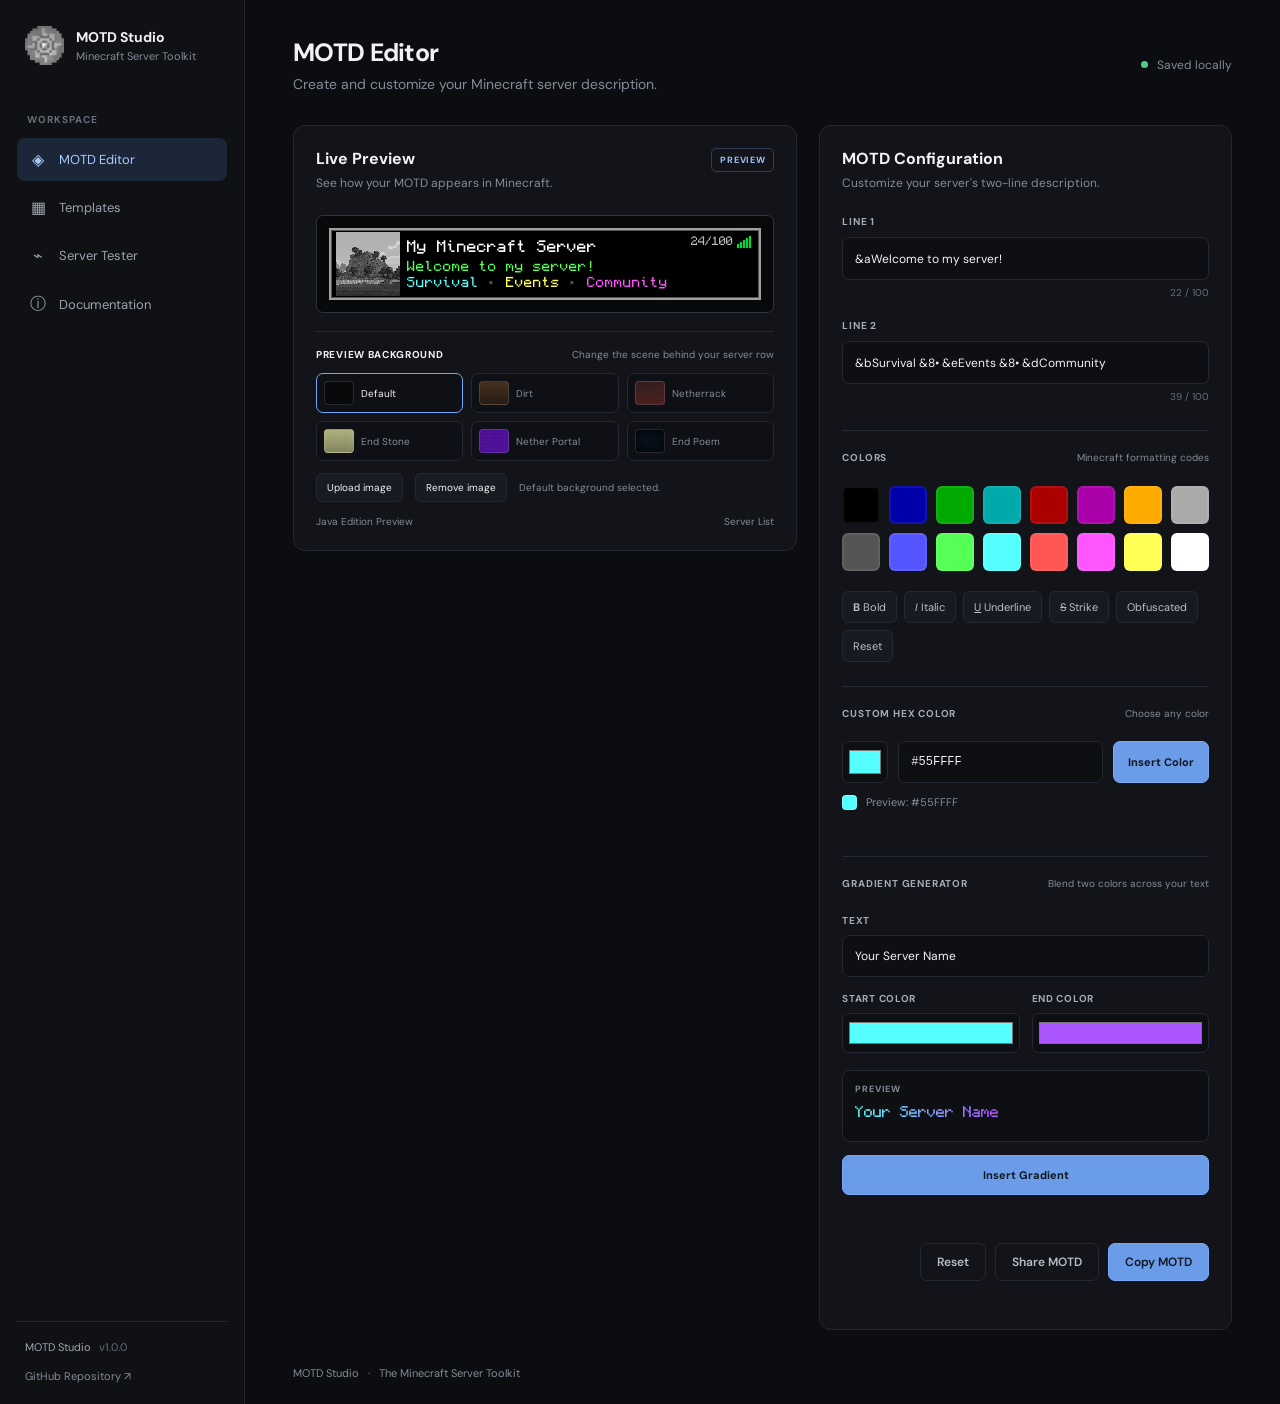
==== index.html @ 102253e4 "Add Google Search Console site verification tag" ====
<!DOCTYPE html>
<html lang="en">
<head>
    <meta charset="UTF-8">
    <meta name="viewport" content="width=device-width, initial-scale=1.0">
    <meta name="google-site-verification" content="AStAhw1JNV7IzFjRBMMZ0_Eeuw0FbegFdL8lpHzKWRU">
    <meta name="theme-color" content="#0c0d10">
    <link rel="icon" type="image/gif" href="/assets/icons/logo.gif?v=2">
    <link rel="shortcut icon" href="/assets/icons/logo.gif?v=2">

    <title>MOTD Studio</title>
    <meta name="description" content="MOTD Studio is a Minecraft server toolkit for creating MOTDs, browsing templates, and testing servers.">

    <link rel="stylesheet" href="css/main.css">
    <link rel="stylesheet" href="css/sidebar.css">
    <link rel="stylesheet" href="css/preview.css">
    <link rel="stylesheet" href="css/preview-backgrounds.css">
    <link rel="stylesheet" href="css/editor.css">
    <link rel="stylesheet" href="css/hex-picker.css">
    <link rel="stylesheet" href="css/gradient-generator.css">
</head>
<body>
    <div class="app">

        <aside class="sidebar">
            <div class="brand">
                <img class="brand-icon" src="/assets/icons/logo.gif?v=2" alt="MOTD Studio logo" width="39" height="39">
                <div class="brand-text">
                    <h2>MOTD Studio</h2>
                    <span>Minecraft Server Toolkit</span>
                </div>
            </div>

            <div class="nav-label">WORKSPACE</div>

            <nav class="navigation">
                <a href="/" class="nav-item active" aria-current="page">
                    <span class="nav-icon">◈</span>
                    MOTD Editor
                </a>
                <a href="/templates" class="nav-item">
                    <span class="nav-icon">▦</span>
                    Templates
                </a>
                <a href="/server-tester" class="nav-item">
                    <span class="nav-icon">⌁</span>
                    Server Tester
                </a>
                <a href="https://github.com/Hmr-Abood/MOTD-Studio#readme" class="nav-item" target="_blank" rel="noopener noreferrer">
                    <span class="nav-icon">ⓘ</span>
                    Documentation
                </a>
            </nav>

            <div class="sidebar-bottom">
                <div class="version">MOTD Studio <span>v1.0.0</span></div>
                <a href="https://github.com/Hmr-Abood/MOTD-Studio" target="_blank" rel="noopener noreferrer">
                    GitHub Repository ↗
                </a>
            </div>
        </aside>

        <main class="main">
            <header class="topbar">
                <div>
                    <h1>MOTD Editor</h1>
                    <p>Create and customize your Minecraft server description.</p>
                </div>

                <div class="save-status">
                    <span class="status-dot"></span>
                    Saved locally
                </div>
            </header>

            <div class="content">

                <section class="panel preview-panel" id="editor">
                    <div class="panel-header">
                        <div>
                            <h2>Live Preview</h2>
                            <p>See how your MOTD appears in Minecraft.</p>
                        </div>
                        <span class="panel-tag">PREVIEW</span>
                    </div>

                    <div class="minecraft-window">
                        <div class="server-entry">
                            <div class="server-icon">
                                <img src="assets/images/server-icon.png" alt="Minecraft server icon" width="48" height="48">
                            </div>

                            <div class="server-info">
                                <h3>My Minecraft Server</h3>
                                <div class="motd-line" id="preview-line-1">
                                    Welcome to my server!
                                </div>
                                <div class="motd-line" id="preview-line-2">
                                    Survival • Events • Community
                                </div>
                            </div>

                            <div class="server-players">
                                <span class="player-count">24/100</span>
                                <div class="connection-bars" aria-label="Full connection strength">
                                    <span></span><span></span><span></span>
                                    <span></span><span></span>
                                </div>
                            </div>
                        </div>
                    </div>

                    <div class="preview-background-controls">
                        <div class="background-control-heading">
                            <label>PREVIEW BACKGROUND</label>
                            <span>Change the scene behind your server row</span>
                        </div>
                        <div class="background-presets" id="background-presets">
                            <button type="button" class="background-option active" data-background="default" aria-pressed="true">
                                <span class="background-swatch swatch-default"></span>
                                <span>Default</span>
                            </button>
                            <button type="button" class="background-option" data-background="dirt" aria-pressed="false">
                                <span class="background-swatch swatch-dirt"></span>
                                <span>Dirt</span>
                            </button>
                            <button type="button" class="background-option" data-background="netherrack" aria-pressed="false">
                                <span class="background-swatch swatch-netherrack"></span>
                                <span>Netherrack</span>
                            </button>
                            <button type="button" class="background-option" data-background="end-stone" aria-pressed="false">
                                <span class="background-swatch swatch-end-stone"></span>
                                <span>End Stone</span>
                            </button>
                            <button type="button" class="background-option" data-background="nether-portal" aria-pressed="false">
                                <span class="background-swatch swatch-nether"></span>
                                <span>Nether Portal</span>
                            </button>
                            <button type="button" class="background-option" data-background="end-portal" aria-pressed="false">
                                <span class="background-swatch swatch-end"></span>
                                <span>End Poem</span>
                            </button>
                        </div>
                        <div class="background-upload-row">
                            <label class="background-upload" for="background-upload">Upload image</label>
                            <input type="file" id="background-upload" accept="image/png,image/jpeg,image/webp" hidden>
                            <button type="button" id="clear-background" class="background-clear">Remove image</button>
                            <span id="background-status" aria-live="polite"></span>
                        </div>
                    </div>

                    <div class="preview-footer">
                        <span>Java Edition Preview</span>
                        <span>Server List</span>
                    </div>
                </section>

                <section class="panel editor-panel">
                    <div class="panel-header">
                        <div>
                            <h2>MOTD Configuration</h2>
                            <p>Customize your server's two-line description.</p>
                        </div>
                    </div>

                    <div class="field">
                        <label for="line1">LINE 1</label>
                        <input
                            type="text"
                            id="line1"
                            maxlength="100"
                            value="&aWelcome to my server!"
                            placeholder="Enter first line..."
                        >
                        <span class="character-count" id="count-1">22 / 100</span>
                    </div>

                    <div class="field">
                        <label for="line2">LINE 2</label>
                        <input
                            type="text"
                            id="line2"
                            maxlength="100"
                            value="&bSurvival &8• &eEvents &8• &dCommunity"
                            placeholder="Enter second line..."
                        >
                        <span class="character-count" id="count-2">39 / 100</span>
                    </div>

                    <div class="formatting">
                        <div class="formatting-header">
                            <label>COLORS</label>
                            <span>Minecraft formatting codes</span>
                        </div>

                        <div class="color-grid">
                            <button type="button" data-code="&0" class="color black" aria-label="Black"></button>
                            <button type="button" data-code="&1" class="color dark-blue" aria-label="Dark blue"></button>
                            <button type="button" data-code="&2" class="color dark-green" aria-label="Dark green"></button>
                            <button type="button" data-code="&3" class="color dark-aqua" aria-label="Dark aqua"></button>
                            <button type="button" data-code="&4" class="color dark-red" aria-label="Dark red"></button>
                            <button type="button" data-code="&5" class="color dark-purple" aria-label="Dark purple"></button>
                            <button type="button" data-code="&6" class="color gold" aria-label="Gold"></button>
                            <button type="button" data-code="&7" class="color gray" aria-label="Gray"></button>
                            <button type="button" data-code="&8" class="color dark-gray" aria-label="Dark gray"></button>
                            <button type="button" data-code="&9" class="color blue" aria-label="Blue"></button>
                            <button type="button" data-code="&a" class="color green" aria-label="Green"></button>
                            <button type="button" data-code="&b" class="color aqua" aria-label="Aqua"></button>
                            <button type="button" data-code="&c" class="color red" aria-label="Red"></button>
                            <button type="button" data-code="&d" class="color light-purple" aria-label="Light purple"></button>
                            <button type="button" data-code="&e" class="color yellow" aria-label="Yellow"></button>
                            <button type="button" data-code="&f" class="color white" aria-label="White"></button>
                        </div>

                        <div class="format-buttons">
                            <button type="button" data-code="&l"><b>B</b> Bold</button>
                            <button type="button" data-code="&o"><i>I</i> Italic</button>
                            <button type="button" data-code="&n"><u>U</u> Underline</button>
                            <button type="button" data-code="&m"><s>S</s> Strike</button>
                            <button type="button" data-code="&k">Obfuscated</button>
                            <button type="button" data-code="&r">Reset</button>
                        </div>
                    </div>

                    <div class="hex-picker">
                        <div class="formatting-header">
                            <label for="hex-color">CUSTOM HEX COLOR</label>
                            <span>Choose any color</span>
                        </div>

                        <div class="hex-controls">
                            <input type="color" id="hex-color" value="#55FFFF" aria-label="Choose a custom color">
                            <input type="text" id="hex-value" value="#55FFFF" maxlength="7" spellcheck="false" aria-label="Hex color value">
                            <button type="button" id="apply-hex">Insert Color</button>
                        </div>

                        <div class="hex-preview">
                            <span id="hex-preview-swatch"></span>
                            <span id="hex-preview-label">Preview: #55FFFF</span>
                        </div>
                        <p class="hex-error" id="hex-error" aria-live="polite"></p>
                    </div>

                    <div class="gradient-generator">
                        <div class="formatting-header">
                            <label for="gradient-text">GRADIENT GENERATOR</label>
                            <span>Blend two colors across your text</span>
                        </div>

                        <div class="gradient-text-field">
                            <label for="gradient-text">TEXT</label>
                            <input type="text" id="gradient-text" maxlength="100" value="Your Server Name" placeholder="Enter text for your gradient">
                        </div>

                        <div class="gradient-colors">
                            <div class="gradient-color-field">
                                <label for="gradient-start">START COLOR</label>
                                <input type="color" id="gradient-start" value="#55FFFF">
                            </div>
                            <div class="gradient-color-field">
                                <label for="gradient-end">END COLOR</label>
                                <input type="color" id="gradient-end" value="#AA55FF">
                            </div>
                        </div>

                        <div class="gradient-preview-wrap">
                            <span class="gradient-preview-label">PREVIEW</span>
                            <div id="gradient-preview" class="gradient-preview">Your Server Name</div>
                        </div>

                        <button type="button" id="insert-gradient" class="gradient-insert-button">Insert Gradient</button>
                        <p id="gradient-status" class="gradient-status" aria-live="polite"></p>
                    </div>

                    <div class="editor-actions">
                        <button type="button" class="secondary-button" id="reset-button">
                            Reset
                        </button>
                        <button type="button" class="secondary-button" id="share-button">
                            Share MOTD
                        </button>
                        <button type="button" class="primary-button" id="copy-button">
                            Copy MOTD
                        </button>
                    </div>

                    <div class="copy-status" id="copy-status" aria-live="polite"></div>
                </section>



            </div>

            <footer id="editor-footer">
                MOTD Studio <span>·</span> The Minecraft Server Toolkit
            </footer>
        </main>
    </div>

    <script type="module" src="js/main.js"></script>
</body>
</html>
---- css/main.css ----
@import url('https://fonts.googleapis.com/css2?family=DM+Sans:wght@400;500;600;700;800&display=swap');

:root {
    --background: #0c0d10;
    --surface: #121419;
    --surface-light: #181b22;
    --border: #252832;
    --text: #f1f2f5;
    --muted: #858b98;
    --accent: #72a7ff;
    --accent-hover: #8bb7ff;
    --radius: 12px;
}


@font-face {
    font-family: "Minecraft";
    src: url("../assets/fonts/Minecraft.ttf") format("truetype");
    font-display: swap;
}

.server-info {
    font-family: "Minecraft", monospace;
}

* {
    box-sizing: border-box;
    margin: 0;
    padding: 0;
}

body {
    min-height: 100vh;
    background: var(--background);
    color: var(--text);
    font-family: 'DM Sans', sans-serif;
    font-size: 14px;
}

button, input {
    font: inherit;
}

button {
    cursor: pointer;
}

a {
    color: inherit;
    text-decoration: none;
}

.app {
    display: flex;
    min-height: 100vh;
}

.main {
    flex: 1;
    min-width: 0;
    padding: 36px 48px 24px;
}

.topbar {
    display: flex;
    justify-content: space-between;
    align-items: center;
    gap: 20px;
    margin-bottom: 32px;
}

.topbar h1 {
    font-size: 25px;
    font-weight: 700;
    letter-spacing: -0.7px;
}

.topbar p,
.panel-header p {
    color: var(--muted);
    margin-top: 6px;
}

.save-status {
    display: flex;
    align-items: center;
    gap: 9px;
    color: var(--muted);
    font-size: 12px;
}

.status-dot {
    width: 7px;
    height: 7px;
    border-radius: 50%;
    background: #53c98b;
}

.content {
    display: grid;
    grid-template-columns: minmax(0, 1.1fr) minmax(340px, 0.9fr);
    align-items: start;
    gap: 22px;
}

.panel {
    min-width: 0;
    background: var(--surface);
    border: 1px solid var(--border);
    border-radius: var(--radius);
    padding: 22px;
}

.panel-header {
    display: flex;
    justify-content: space-between;
    align-items: flex-start;
    gap: 12px;
    margin-bottom: 24px;
}

.panel-header h2 {
    font-size: 16px;
    font-weight: 700;
}

.panel-header p {
    font-size: 12px;
}

footer {
    margin-top: 36px;
    color: var(--muted);
    font-size: 11px;
}

footer span {
    margin: 0 6px;
}

@media (max-width: 1050px) {
    .main {
        padding: 28px;
    }

    .content {
        grid-template-columns: 1fr;
    }
}

@media (max-width: 600px) {
    .main {
        padding: 22px 15px;
    }

    .topbar {
        align-items: flex-start;
        flex-direction: column;
    }

    .panel {
        padding: 17px;
    }
}


/* Template gallery */
.templates-panel {
    grid-column: 1 / -1;
    scroll-margin-top: 24px;
}

.template-toolbar {
    display: flex;
    flex-wrap: wrap;
    align-items: center;
    justify-content: space-between;
    gap: 14px;
    margin-bottom: 18px;
}

.template-toolbar input {
    flex: 1 1 190px;
    min-width: 0;
    height: 38px;
    padding: 0 11px;
    border: 1px solid var(--border);
    border-radius: 7px;
    outline: none;
    background: #0d0f13;
    color: var(--text);
    font-size: 12px;
}

.template-toolbar input:focus {
    border-color: var(--accent);
}

.template-filters {
    display: flex;
    flex-wrap: wrap;
    gap: 6px;
}

.template-filter {
    padding: 7px 10px;
    border: 1px solid var(--border);
    border-radius: 6px;
    background: transparent;
    color: var(--muted);
    font-size: 10px;
}

.template-filter:hover,
.template-filter.active {
    border-color: #405675;
    background: #1b2638;
    color: #b8d2ff;
}

.template-grid {
    display: grid;
    grid-template-columns: repeat(auto-fit, minmax(220px, 1fr));
    gap: 12px;
}

.template-card {
    min-width: 0;
    padding: 14px;
    border: 1px solid var(--border);
    border-radius: 8px;
    background: #0e1015;
}

.template-card-top {
    display: flex;
    align-items: center;
    justify-content: space-between;
    gap: 8px;
    margin-bottom: 12px;
}

.template-card h3 {
    font-size: 12px;
    font-weight: 700;
}

.template-category {
    color: var(--muted);
    font-size: 9px;
}

.template-mockup {
    min-height: 58px;
    display: flex;
    flex-direction: column;
    justify-content: center;
    gap: 5px;
    overflow: hidden;
    padding: 10px;
    border: 1px solid #292d36;
    border-radius: 6px;
    background: #08090b;
    font-family: "Minecraft", monospace;
    font-size: 11px;
    white-space: pre;
}

.template-description {
    min-height: 30px;
    margin: 10px 0 12px;
    color: var(--muted);
    font-size: 10px;
    line-height: 1.5;
}

.template-apply {
    width: 100%;
    padding: 9px 10px;
    border: 1px solid #405675;
    border-radius: 6px;
    background: #1b2638;
    color: #b8d2ff;
    font-size: 10px;
    font-weight: 700;
}

.template-apply:hover {
    background: #263750;
}

.templates-loading,
.templates-empty {
    grid-column: 1 / -1;
    padding: 22px 0;
    color: var(--muted);
    font-size: 12px;
    text-align: center;
}
---- css/sidebar.css ----
.sidebar {
    width: 245px;
    flex-shrink: 0;
    display: flex;
    flex-direction: column;
    min-height: 100vh;
    padding: 26px 17px 20px;
    background: #101115;
    border-right: 1px solid var(--border);
}

.brand {
    display: flex;
    align-items: center;
    gap: 12px;
    padding: 0 8px;
    margin-bottom: 48px;
}

.brand-icon {
    display: block;
    width: 39px;
    height: 39px;
    flex: 0 0 39px;
    object-fit: contain;
    border-radius: 9px;
}

.brand-text h2 {
    font-size: 14px;
    font-weight: 700;
}

.brand-text span {
    display: block;
    margin-top: 3px;
    color: var(--muted);
    font-size: 11px;
}

.nav-label {
    padding: 0 10px;
    margin-bottom: 12px;
    color: #686e7b;
    font-size: 10px;
    font-weight: 700;
    letter-spacing: 1px;
}

.navigation {
    display: flex;
    flex-direction: column;
    gap: 5px;
}

.nav-item {
    display: flex;
    align-items: center;
    gap: 12px;
    padding: 11px 12px;
    border-radius: 8px;
    color: #9da2ae;
    font-size: 13px;
    transition: background 0.2s, color 0.2s;
}

.nav-item:hover {
    background: var(--surface-light);
    color: var(--text);
}

.nav-item.active {
    background: #1b2638;
    color: #a9ccff;
}

.nav-icon {
    width: 18px;
    text-align: center;
    font-size: 16px;
}

.sidebar-bottom {
    margin-top: auto;
    padding: 18px 8px 0;
    border-top: 1px solid var(--border);
}

.version {
    margin-bottom: 12px;
    color: #a1a5af;
    font-size: 11px;
}

.version span {
    margin-left: 5px;
    color: #656b77;
}

.sidebar-bottom a {
    color: var(--muted);
    font-size: 11px;
}

.sidebar-bottom a:hover {
    color: var(--text);
}

@media (max-width: 700px) {
    .sidebar {
        width: 65px;
        padding: 20px 8px;
    }

    .brand {
        justify-content: center;
        padding: 0;
        margin-bottom: 35px;
    }

    .brand-text,
    .nav-label,
    .sidebar-bottom {
        display: none;
    }

    .nav-item {
        justify-content: center;
        padding: 12px 0;
        font-size: 0;
    }

    .nav-icon {
        font-size: 19px;
    }
}


.nav-item[aria-disabled="true"] {
    opacity: 0.45;
    cursor: not-allowed;
}

/* Keep app navigation clickable above page content. */
.navigation { position:relative; z-index:20; }
.navigation .nav-item { position:relative; z-index:21; pointer-events:auto; }
---- css/preview.css ----
.panel-tag {
    padding: 5px 8px;
    border: 1px solid #303e54;
    border-radius: 5px;
    color: #9ec3ff;
    font-size: 9px;
    font-weight: 700;
    letter-spacing: 0.7px;
}

/* Minecraft Java server-list preview */
.minecraft-window {
    padding: 12px;
    background: #08090b;
    border: 1px solid #30333a;
    border-radius: 7px;
}

.server-entry {
    display: flex;
    align-items: center;
    gap: 7px;
    min-height: 72px;
    padding: 2px 5px;
    overflow: hidden;
    background: #000;
    border: 2px solid #a0a0a0;
    box-shadow: inset 0 0 0 1px #555;
    font-family: "Minecraft", monospace;
}

.server-icon {
    width: 64px;
    height: 64px;
    flex: 0 0 64px;
    overflow: hidden;
    background: #111;
}

.server-icon img {
    display: block;
    width: 100%;
    height: 100%;
    object-fit: cover;
    image-rendering: pixelated;
}

.server-info {
    flex: 1 1 auto;
    min-width: 0;
    overflow: hidden;
    font-family: "Minecraft", monospace;
}

.server-info h3 {
    margin: 0 0 2px;
    overflow: hidden;
    color: #fff;
    font-family: "Minecraft", monospace;
    font-size: 15px;
    font-weight: 400;
    line-height: 18px;
    text-overflow: ellipsis;
    white-space: nowrap;
}

.motd-line {
    overflow: hidden;
    color: #fff;
    font-family: "Minecraft", monospace;
    font-size: 13px;
    line-height: 16px;
    white-space: pre;
}

.server-players {
    display: flex;
    flex: 0 0 auto;
    align-self: flex-start;
    align-items: center;
    gap: 4px;
    margin: 2px 1px 0 4px;
    color: #bdbdbd;
    font-family: "Minecraft", monospace;
    font-size: 11px;
    line-height: 14px;
    white-space: nowrap;
}

.player-count {
    color: #bdbdbd;
}

.connection-bars {
    display: flex;
    align-items: flex-end;
    gap: 1px;
    width: 16px;
    height: 13px;
}

.connection-bars span {
    display: block;
    width: 2px;
    height: 4px;
    background: #00d83b;
    box-shadow: 0 0 1px #00d83b;
}

.connection-bars span:nth-child(2) { height: 6px; }
.connection-bars span:nth-child(3) { height: 8px; }
.connection-bars span:nth-child(4) { height: 10px; }
.connection-bars span:nth-child(5) { height: 12px; }

.preview-footer {
    display: flex;
    justify-content: space-between;
    margin-top: 13px;
    color: var(--muted);
    font-size: 10px;
}

@media (max-width: 520px) {
    .minecraft-window {
        padding: 8px;
    }

    .server-entry {
        gap: 6px;
        padding: 2px 4px;
    }

    .server-icon {
        width: 48px;
        height: 48px;
        flex-basis: 48px;
    }

    .server-info h3 {
        font-size: 12px;
        line-height: 15px;
    }

    .motd-line {
        font-size: 10px;
        line-height: 13px;
    }

    .server-players {
        gap: 3px;
        margin-left: 2px;
        font-size: 9px;
    }

    .connection-bars {
        transform: scale(.85);
        transform-origin: right center;
    }
}
---- css/preview-backgrounds.css ----
/* Preview background picker */
.preview-background-controls {
    margin-top: 18px;
    padding-top: 16px;
    border-top: 1px solid var(--border);
}
.background-control-heading {
    display: flex;
    flex-wrap: wrap;
    align-items: center;
    justify-content: space-between;
    gap: 8px;
    margin-bottom: 12px;
}
.background-control-heading label {
    color: var(--text);
    font-size: 10px;
    font-weight: 700;
    letter-spacing: .7px;
}
.background-control-heading span,
#background-status {
    color: var(--muted);
    font-size: 10px;
}
.background-presets {
    display: grid;
    grid-template-columns: repeat(3, minmax(0, 1fr));
    gap: 8px;
}
.background-option {
    display: flex;
    align-items: center;
    gap: 7px;
    min-width: 0;
    padding: 7px;
    border: 1px solid var(--border);
    border-radius: 7px;
    background: #0e1015;
    color: var(--muted);
    font-size: 10px;
    text-align: left;
}
.background-option:hover,
.background-option.active {
    border-color: var(--accent);
    color: var(--text);
}
.background-swatch {
    width: 30px;
    height: 24px;
    flex: 0 0 30px;
    border: 1px solid #ffffff22;
    border-radius: 4px;
    background-size: 12px 12px;
}
.swatch-default { background: #08090b; }
.swatch-dirt {
    background-color: #79543b;
    background-image: repeating-linear-gradient(45deg, #65452f 0 3px, transparent 3px 7px), repeating-linear-gradient(-45deg, #9b704e 0 2px, transparent 2px 8px);
}
.swatch-netherrack {
    background-color: #713c3b;
    background-image: repeating-linear-gradient(135deg, #a34e45 0 2px, transparent 2px 7px), repeating-linear-gradient(45deg, #4d292d 0 3px, transparent 3px 8px);
}
.swatch-end-stone {
    background-color: #c5bd78;
    background-image: repeating-linear-gradient(45deg, #e1d99a 0 2px, transparent 2px 7px), repeating-linear-gradient(-45deg, #928a55 0 2px, transparent 2px 8px);
}
.swatch-nether {
    background: radial-gradient(ellipse, #ed5bce, #63205d 65%, #220e2b);
}
.swatch-end {
    background: radial-gradient(ellipse, #8b65c8, #352653 55%, #100e20);
}
.background-upload-row {
    display: flex;
    flex-wrap: wrap;
    align-items: center;
    gap: 12px;
    margin-top: 12px;
}
.background-upload,
.background-clear {
    padding: 7px 10px;
    border: 1px solid var(--border);
    border-radius: 6px;
    background: #181b22;
    color: var(--text);
    font-size: 10px;
    cursor: pointer;
}
.background-upload:hover,
.background-clear:hover { border-color: var(--accent); }
.minecraft-window {
    background-position: center;
    background-size: cover;
    transition: background-image .2s ease;
}
.minecraft-window[data-preview-background="dirt"] {
    background-color: #62442f;
    background-image: repeating-linear-gradient(45deg, #765238 0 8px, transparent 8px 16px), repeating-linear-gradient(-45deg, #4d3628 0 7px, transparent 7px 16px);
}
.minecraft-window[data-preview-background="netherrack"] {
    background-color: #673a39;
    background-image: repeating-linear-gradient(135deg, #88453e 0 7px, transparent 7px 15px), repeating-linear-gradient(45deg, #3e292d 0 6px, transparent 6px 15px);
}
.minecraft-window[data-preview-background="end-stone"] {
    background-color: #a79e62;
    background-image: repeating-linear-gradient(45deg, #c8bf80 0 7px, transparent 7px 16px), repeating-linear-gradient(-45deg, #82794a 0 6px, transparent 6px 16px);
}
.minecraft-window[data-preview-background="nether-portal"] {
    background-color: #321b3b;
    background-image: radial-gradient(ellipse at center, #ed7bd4 0, #9d3d94 22%, #4b245d 55%, #211329 100%);
}
.minecraft-window[data-preview-background="end-portal"] {
    background-color: #171126;
    background-image: radial-gradient(ellipse at 30% 35%, #a18ae8 0, #57428c 16%, transparent 42%), radial-gradient(ellipse at 75% 65%, #6e55ad 0, #30234f 30%, transparent 60%), linear-gradient(135deg, #100d1b, #302044);
}
.minecraft-window[data-custom-background="true"] {
    background-repeat: no-repeat;
    background-position: center;
    background-size: cover;
}
@media (max-width: 450px) {
    .background-presets { grid-template-columns: repeat(2, minmax(0, 1fr)); }
}


/* Original Minecraft Wiki background images */
.swatch-dirt {
    background-image: url("../assets/images/dirt.png");
    background-size: cover;
    background-position: center;
}
.swatch-netherrack {
    background-image: url("../assets/images/netherrack.png");
    background-size: cover;
    background-position: center;
}
.swatch-end-stone {
    background-image: url("../assets/images/end-stone.png");
    background-size: cover;
    background-position: center;
}
.swatch-nether {
    background-image: url("../assets/images/nether-portal.png");
    background-size: cover;
    background-position: center;
}
.swatch-end {
    background-image: url("../assets/images/end-poem.png");
    background-size: cover;
    background-position: center;
}

.minecraft-window[data-preview-background="dirt"] {
    background-image: url("../assets/images/dirt.png");
}
.minecraft-window[data-preview-background="netherrack"] {
    background-image: url("../assets/images/netherrack.png");
}
.minecraft-window[data-preview-background="end-stone"] {
    background-image: url("../assets/images/end-stone.png");
}
.minecraft-window[data-preview-background="nether-portal"] {
    background-image: url("../assets/images/nether-portal.png");
}
.minecraft-window[data-preview-background="end-portal"] {
    background-image: url("../assets/images/end-poem.png");
}
---- css/editor.css ----
.field {
    position: relative;
    margin-bottom: 20px;
}

.field label,
.formatting-header label {
    display: block;
    margin-bottom: 9px;
    color: #a5aab5;
    font-size: 10px;
    font-weight: 700;
    letter-spacing: 0.8px;
}

.field input {
    width: 100%;
    height: 43px;
    padding: 0 12px;
    outline: none;
    border: 1px solid var(--border);
    border-radius: 7px;
    background: #0d0f13;
    color: var(--text);
    font-size: 12px;
    transition: border 0.2s;
}

.field input:focus {
    border-color: var(--accent);
}

.character-count {
    display: block;
    margin-top: 6px;
    color: #666d7a;
    font-size: 10px;
    text-align: right;
}

.formatting {
    margin-top: 27px;
    padding-top: 20px;
    border-top: 1px solid var(--border);
}

.formatting-header {
    display: flex;
    justify-content: space-between;
    gap: 10px;
}

.formatting-header span {
    color: var(--muted);
    font-size: 10px;
}

.color-grid {
    display: grid;
    grid-template-columns: repeat(8, 1fr);
    gap: 9px;
    margin: 13px 0 20px;
}

.color {
    width: 100%;
    aspect-ratio: 1;
    border: 2px solid #ffffff12;
    border-radius: 6px;
    transition: transform 0.15s, border-color 0.15s;
}

.color:hover {
    transform: translateY(-2px);
    border-color: #fff;
}

.black { background: #000000; }
.dark-blue { background: #0000aa; }
.dark-green { background: #00aa00; }
.dark-aqua { background: #00aaaa; }
.dark-red { background: #aa0000; }
.dark-purple { background: #aa00aa; }
.gold { background: #ffaa00; }
.gray { background: #aaaaaa; }
.dark-gray { background: #555555; }
.blue { background: #5555ff; }
.green { background: #55ff55; }
.aqua { background: #55ffff; }
.red { background: #ff5555; }
.light-purple { background: #ff55ff; }
.yellow { background: #ffff55; }
.white { background: #ffffff; }

.format-buttons {
    display: flex;
    flex-wrap: wrap;
    gap: 7px;
}

.format-buttons button {
    padding: 8px 10px;
    border: 1px solid var(--border);
    border-radius: 6px;
    background: #171a20;
    color: #b9bec9;
    font-size: 11px;
    transition: background 0.2s;
}

.format-buttons button:hover {
    background: #252b36;
    color: white;
}

.editor-actions {
    display: flex;
    justify-content: flex-end;
    gap: 9px;
    margin-top: 25px;
}

.editor-actions button {
    padding: 10px 16px;
    border-radius: 7px;
    font-size: 12px;
    font-weight: 600;
}

.secondary-button {
    border: 1px solid var(--border);
    background: transparent;
    color: #b8bdc8;
}

.secondary-button:hover {
    background: var(--surface-light);
}

.primary-button {
    border: 1px solid #78a9f5;
    background: #6b9ce8;
    color: #101722;
}

.primary-button:hover {
    background: var(--accent-hover);
}

.copy-status {
    min-height: 16px;
    margin-top: 10px;
    color: #65d59b;
    font-size: 11px;
    text-align: right;
}


.minecraft-obfuscated { display:inline-block; min-width:0.45em; }
#share-button { border:1px solid var(--border); background:transparent; color:#b8bdc8; }
#share-button:hover { background:var(--surface-light); color:var(--text); }
---- css/hex-picker.css ----
/* Custom hex color picker */

.hex-picker {
    margin-top: 24px;
    padding-top: 20px;
    border-top: 1px solid var(--border);
}

.hex-controls {
    display: flex;
    align-items: center;
    gap: 10px;
    margin-top: 12px;
}

#hex-color {
    width: 46px;
    height: 42px;
    flex: 0 0 46px;
    padding: 4px;
    border: 1px solid var(--border);
    border-radius: 7px;
    background: #0d0f13;
    cursor: pointer;
}

#hex-value {
    width: 0;
    min-width: 0;
    height: 42px;
    flex: 1;
    padding: 0 12px;
    outline: none;
    border: 1px solid var(--border);
    border-radius: 7px;
    background: #0d0f13;
    color: var(--text);
    font-family: monospace;
    font-size: 12px;
    text-transform: uppercase;
}

#hex-value:focus {
    border-color: var(--accent);
}

#apply-hex {
    min-height: 42px;
    padding: 0 14px;
    border: 1px solid #78a9f5;
    border-radius: 7px;
    background: #6b9ce8;
    color: #101722;
    font-size: 11px;
    font-weight: 700;
    white-space: nowrap;
    cursor: pointer;
}

#apply-hex:hover {
    background: var(--accent-hover);
}

.hex-preview {
    display: flex;
    align-items: center;
    gap: 9px;
    margin-top: 12px;
    color: var(--muted);
    font-size: 11px;
}

#hex-preview-swatch {
    width: 15px;
    height: 15px;
    flex: 0 0 15px;
    border: 1px solid #ffffff35;
    border-radius: 4px;
    background: #55FFFF;
}

.hex-error {
    min-height: 15px;
    margin-top: 7px;
    color: #ff7777;
    font-size: 10px;
}

@media (max-width: 420px) {
    .hex-controls {
        flex-wrap: wrap;
    }

    #hex-value {
        min-width: calc(100% - 60px);
    }

    #apply-hex {
        width: 100%;
    }
}
---- css/gradient-generator.css ----
/* Gradient generator */

.gradient-generator {
    margin-top: 24px;
    padding-top: 20px;
    border-top: 1px solid var(--border);
}

.gradient-text-field {
    margin-top: 15px;
}

.gradient-text-field label,
.gradient-color-field label {
    display: block;
    margin-bottom: 8px;
    color: #a5aab5;
    font-size: 10px;
    font-weight: 700;
    letter-spacing: 0.7px;
}

.gradient-text-field input {
    width: 100%;
    height: 42px;
    padding: 0 12px;
    outline: none;
    border: 1px solid var(--border);
    border-radius: 7px;
    background: #0d0f13;
    color: var(--text);
    font-size: 12px;
}

.gradient-text-field input:focus {
    border-color: var(--accent);
}

.gradient-colors {
    display: grid;
    grid-template-columns: 1fr 1fr;
    gap: 12px;
    margin-top: 15px;
}

.gradient-color-field input {
    width: 100%;
    height: 40px;
    padding: 4px;
    border: 1px solid var(--border);
    border-radius: 7px;
    background: #0d0f13;
    cursor: pointer;
}

.gradient-preview-wrap {
    margin-top: 17px;
    padding: 12px;
    border: 1px solid var(--border);
    border-radius: 7px;
    background: #0d0f13;
}

.gradient-preview-label {
    display: block;
    margin-bottom: 10px;
    color: var(--muted);
    font-size: 9px;
    font-weight: 700;
    letter-spacing: 0.8px;
}

.gradient-preview {
    min-height: 24px;
    overflow-wrap: anywhere;
    color: white;
    font-family: "Minecraft", monospace;
    font-size: 14px;
}

.gradient-insert-button {
    width: 100%;
    min-height: 40px;
    margin-top: 13px;
    border: 1px solid #78a9f5;
    border-radius: 7px;
    background: #6b9ce8;
    color: #101722;
    font-size: 11px;
    font-weight: 700;
    cursor: pointer;
}

.gradient-insert-button:hover {
    background: var(--accent-hover);
}

.gradient-status {
    min-height: 15px;
    margin-top: 8px;
    color: #65d59b;
    font-size: 10px;
}
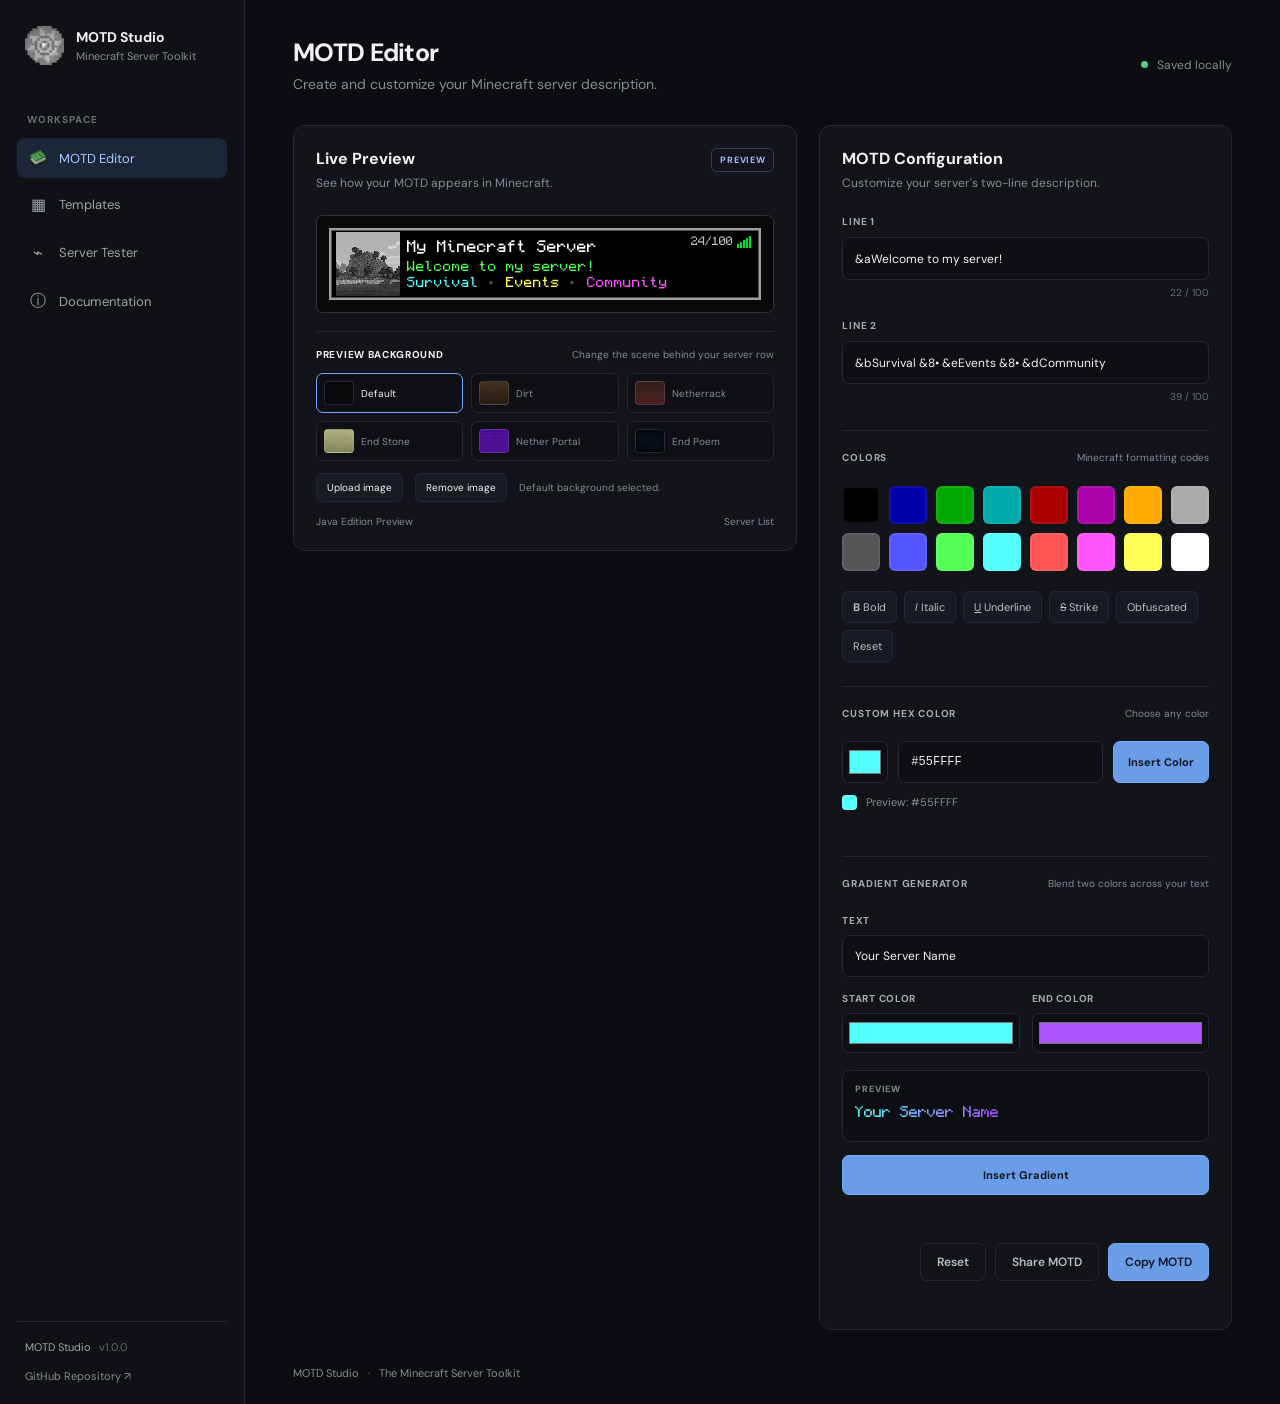
==== commit 74671ff8: "Use knowledge book image for MOTD Editor sidebar icon" ====
--- a/index.html
+++ b/index.html
@@ -4,7 +4,6 @@
 <head>
     <meta charset="UTF-8">
     <meta name="viewport" content="width=device-width, initial-scale=1.0">
-    <meta name="google-site-verification" content="AStAhw1JNV7IzFjRBMMZ0_Eeuw0FbegFdL8lpHzKWRU">
     <meta name="theme-color" content="#0c0d10">
     <link rel="icon" type="image/gif" href="/assets/icons/logo.gif?v=2">
     <link rel="shortcut icon" href="/assets/icons/logo.gif?v=2">
@@ -36,7 +35,7 @@
 
             <nav class="navigation">
                 <a href="/" class="nav-item active" aria-current="page">
-                    <span class="nav-icon">◈</span>
+                    <img class="nav-icon nav-icon-image" src="/assets/icons/knowledge-book.png" alt="" aria-hidden="true">
                     MOTD Editor
                 </a>
                 <a href="/templates" class="nav-item">
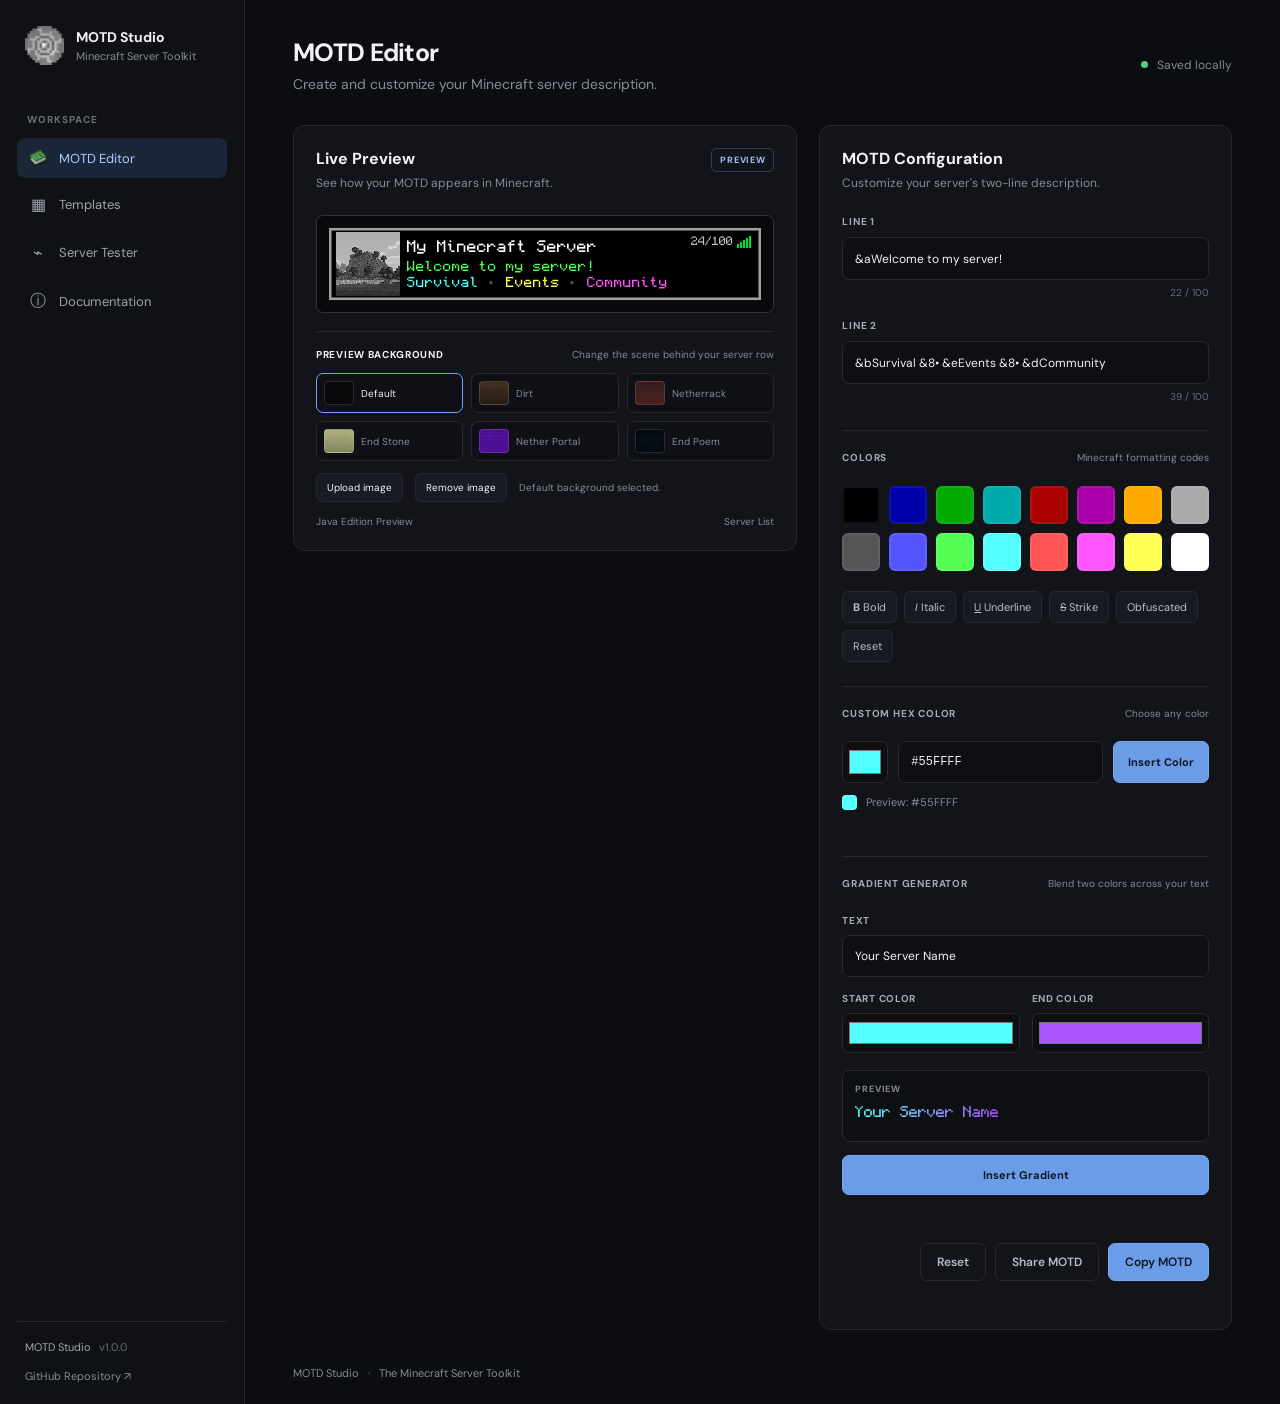
==== commit 2f7e3e4d: "Fix MOTD Editor sidebar icon display" ====
--- a/index.html
+++ b/index.html
@@ -35,7 +35,7 @@
 
             <nav class="navigation">
                 <a href="/" class="nav-item active" aria-current="page">
-                    <img class="nav-icon nav-icon-image" src="/assets/icons/knowledge-book.png" alt="" aria-hidden="true">
+                    <img class="nav-icon nav-icon-image" src="/assets/icons/knowledge-book.png?v=2" alt="" aria-hidden="true">
                     MOTD Editor
                 </a>
                 <a href="/templates" class="nav-item">
--- a/css/sidebar.css
+++ b/css/sidebar.css
@@ -81,6 +81,11 @@
     font-size: 16px;
 }
 
+.nav-icon-image {
+    height: 18px;
+    object-fit: contain;
+}
+
 .sidebar-bottom {
     margin-top: auto;
     padding: 18px 8px 0;
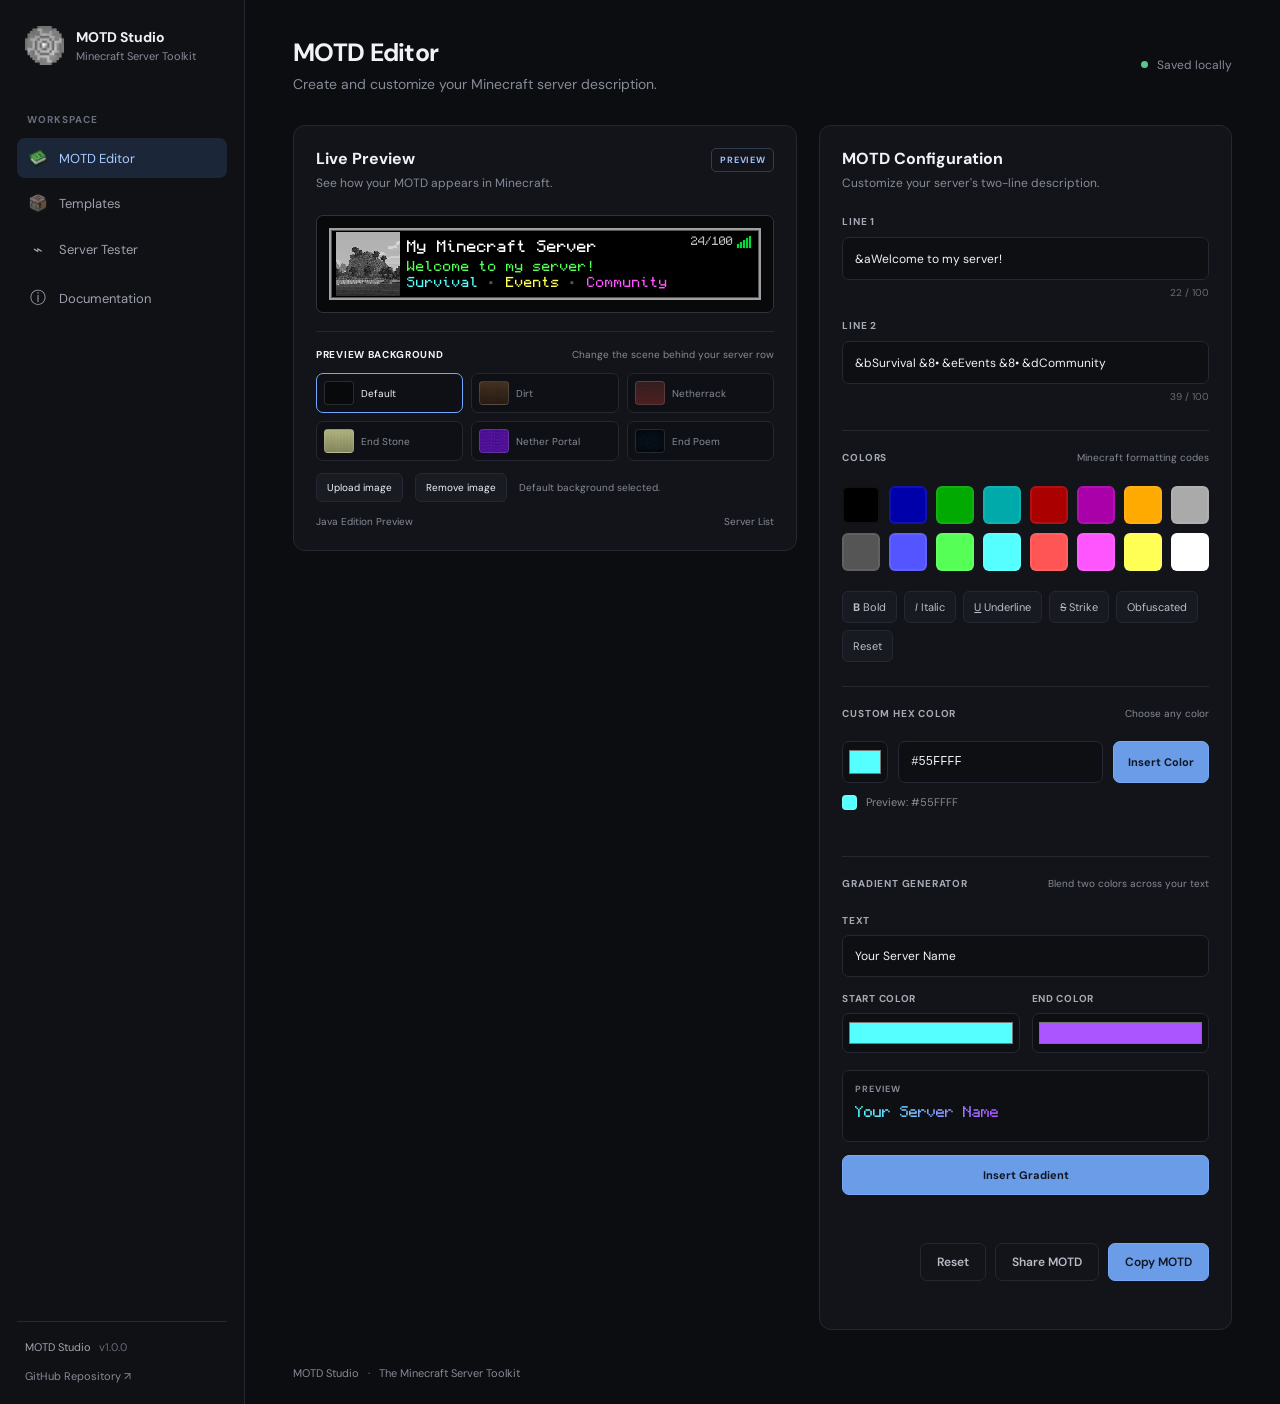
==== commit e0de064f: "Use image assets for sidebar navigation icons" ====
--- a/index.html
+++ b/index.html
@@ -35,11 +35,11 @@
 
             <nav class="navigation">
                 <a href="/" class="nav-item active" aria-current="page">
-                    <img class="nav-icon nav-icon-image" src="/assets/icons/knowledge-book.png?v=2" alt="" aria-hidden="true">
+                    <img class="nav-icon nav-icon-image" src="/assets/icons/knowledge-book.png?v=3" alt="" aria-hidden="true">
                     MOTD Editor
                 </a>
                 <a href="/templates" class="nav-item">
-                    <span class="nav-icon">▦</span>
+                    <img class="nav-icon nav-icon-image" src="/assets/icons/crafter.png?v=1" alt="" aria-hidden="true">
                     Templates
                 </a>
                 <a href="/server-tester" class="nav-item">
--- a/css/sidebar.css
+++ b/css/sidebar.css
@@ -82,8 +82,14 @@
 }
 
 .nav-icon-image {
+    display: block;
+    width: 18px;
+    min-width: 18px;
     height: 18px;
+    flex: 0 0 18px;
     object-fit: contain;
+    visibility: visible;
+    opacity: 1;
 }
 
 .sidebar-bottom {
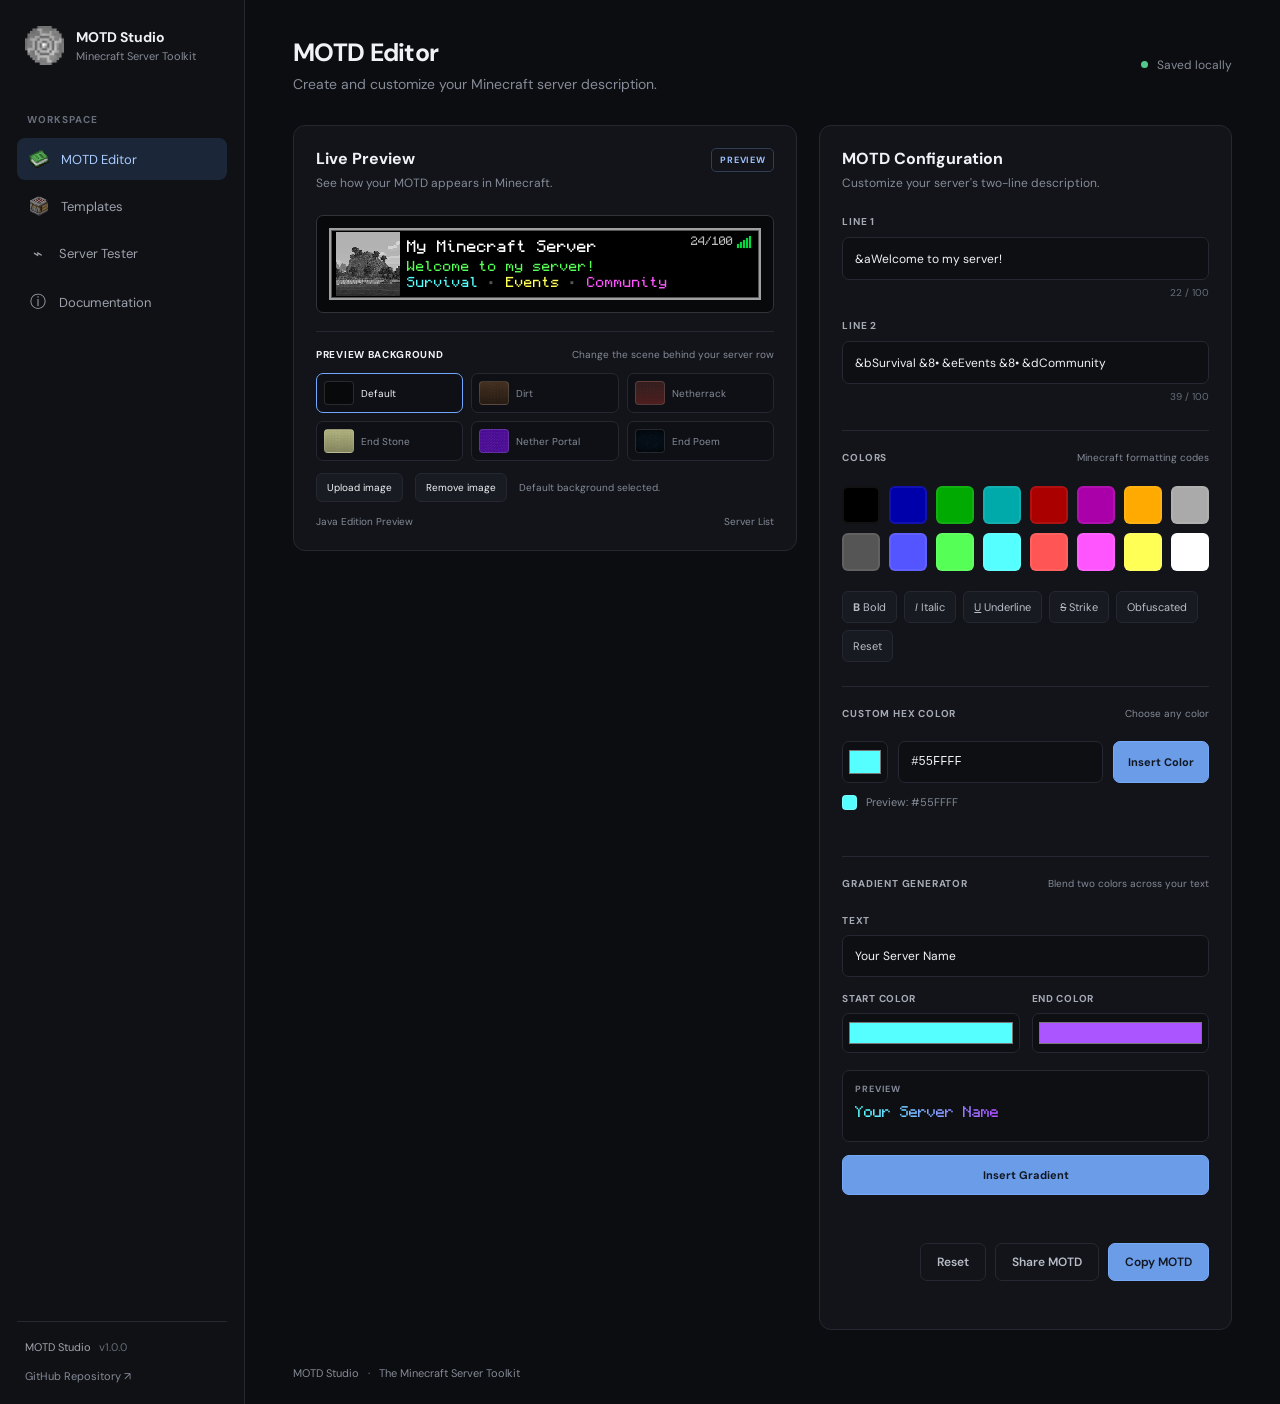
==== commit b878f734: "Fix sidebar icon refresh and prevent stale page caching" ====
--- a/index.html
+++ b/index.html
@@ -12,7 +12,7 @@
     <meta name="description" content="MOTD Studio is a Minecraft server toolkit for creating MOTDs, browsing templates, and testing servers.">
 
     <link rel="stylesheet" href="css/main.css">
-    <link rel="stylesheet" href="css/sidebar.css">
+    <link rel="stylesheet" href="css/sidebar.css?v=4">
     <link rel="stylesheet" href="css/preview.css">
     <link rel="stylesheet" href="css/preview-backgrounds.css">
     <link rel="stylesheet" href="css/editor.css">
@@ -35,11 +35,11 @@
 
             <nav class="navigation">
                 <a href="/" class="nav-item active" aria-current="page">
-                    <img class="nav-icon nav-icon-image" src="/assets/icons/knowledge-book.png?v=3" alt="" aria-hidden="true">
+                    <img class="nav-icon nav-icon-image" src="/assets/icons/knowledge-book.png?v=4" alt="" aria-hidden="true">
                     MOTD Editor
                 </a>
                 <a href="/templates" class="nav-item">
-                    <img class="nav-icon nav-icon-image" src="/assets/icons/crafter.png?v=1" alt="" aria-hidden="true">
+                    <img class="nav-icon nav-icon-image" src="/assets/icons/crafter.png?v=2" alt="" aria-hidden="true">
                     Templates
                 </a>
                 <a href="/server-tester" class="nav-item">
--- a/css/sidebar.css
+++ b/css/sidebar.css
@@ -82,12 +82,13 @@
 }
 
 .nav-icon-image {
-    display: block;
-    width: 18px;
-    min-width: 18px;
-    height: 18px;
-    flex: 0 0 18px;
+    display: inline-block;
+    width: 20px;
+    min-width: 20px;
+    height: 20px;
+    flex: 0 0 20px;
     object-fit: contain;
+    vertical-align: middle;
     visibility: visible;
     opacity: 1;
 }
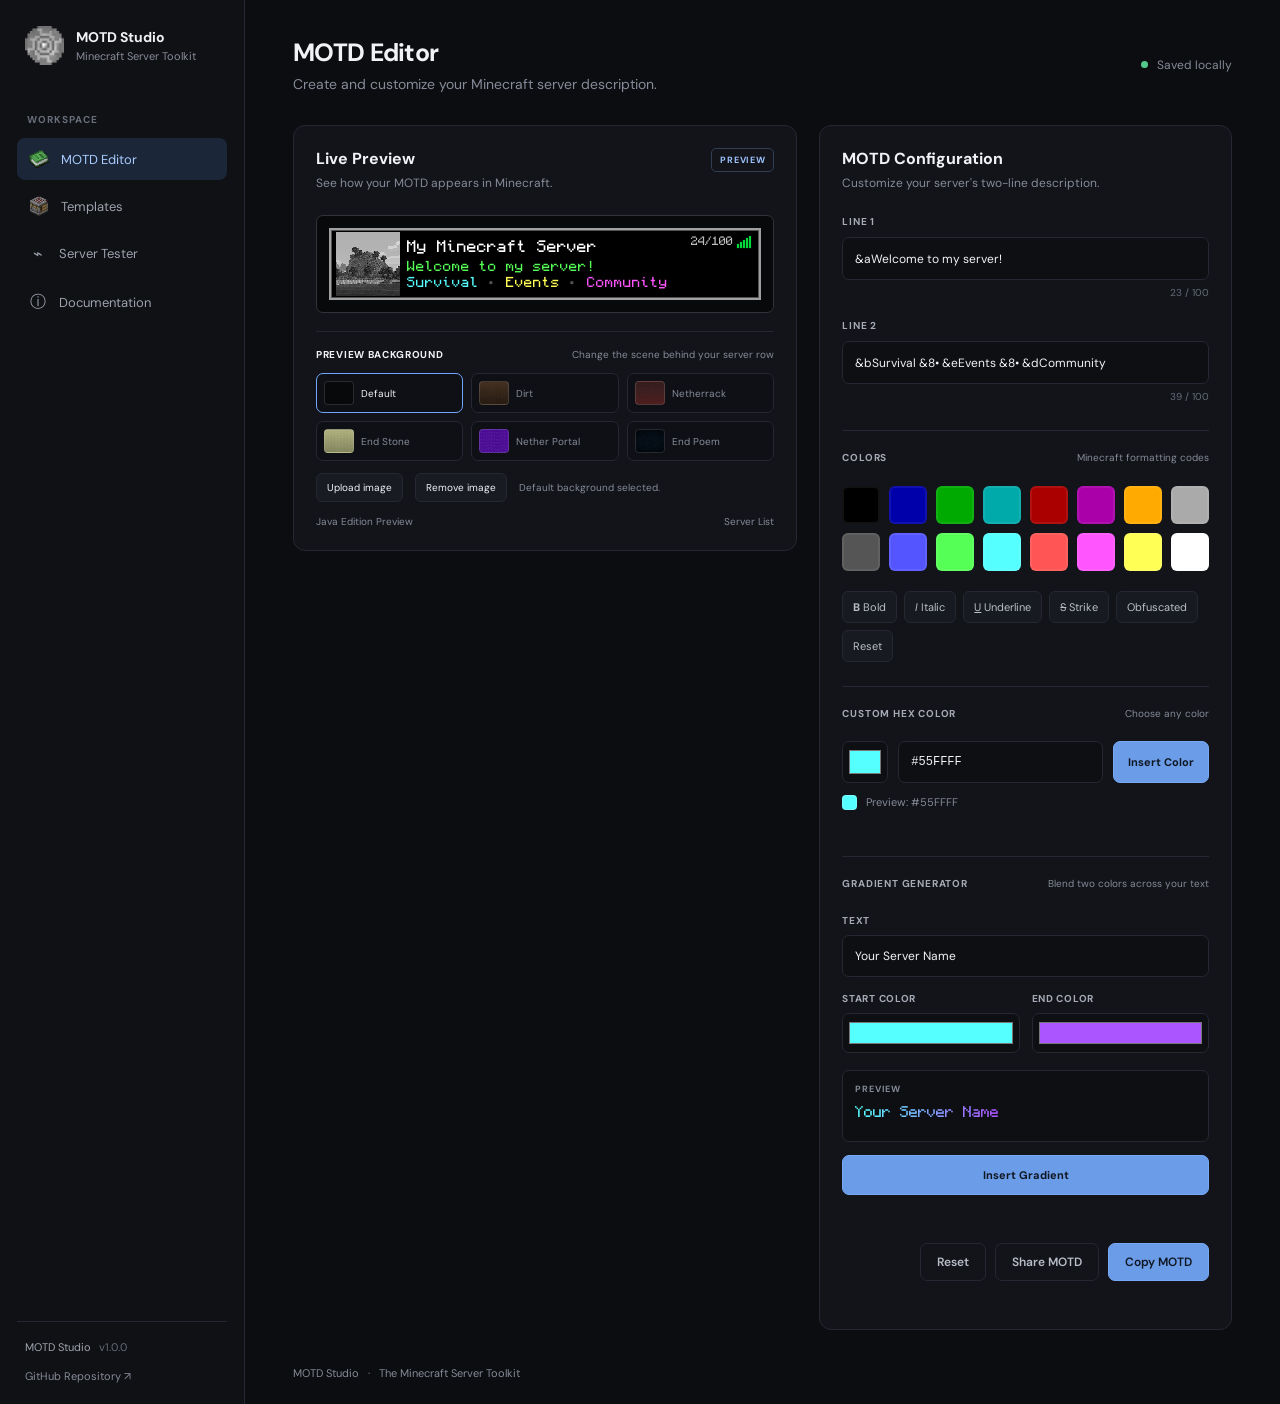
==== commit c048ff8c: "Increase MOTD editor character limit to 500" ====
--- a/index.html
+++ b/index.html
@@ -168,11 +168,11 @@
                         <input
                             type="text"
                             id="line1"
-                            maxlength="100"
+                            maxlength="500"
                             value="&aWelcome to my server!"
                             placeholder="Enter first line..."
                         >
-                        <span class="character-count" id="count-1">22 / 100</span>
+                        <span class="character-count" id="count-1">22 / 500</span>
                     </div>
 
                     <div class="field">
@@ -180,11 +180,11 @@
                         <input
                             type="text"
                             id="line2"
-                            maxlength="100"
+                            maxlength="500"
                             value="&bSurvival &8• &eEvents &8• &dCommunity"
                             placeholder="Enter second line..."
                         >
-                        <span class="character-count" id="count-2">39 / 100</span>
+                        <span class="character-count" id="count-2">39 / 500</span>
                     </div>
 
                     <div class="formatting">
@@ -249,7 +249,7 @@
 
                         <div class="gradient-text-field">
                             <label for="gradient-text">TEXT</label>
-                            <input type="text" id="gradient-text" maxlength="100" value="Your Server Name" placeholder="Enter text for your gradient">
+                            <input type="text" id="gradient-text" maxlength="500" value="Your Server Name" placeholder="Enter text for your gradient">
                         </div>
 
                         <div class="gradient-colors">
--- a/css/main.css
+++ b/css/main.css
@@ -164,137 +164,3 @@
     }
 }
 
-
-/* Template gallery */
-.templates-panel {
-    grid-column: 1 / -1;
-    scroll-margin-top: 24px;
-}
-
-.template-toolbar {
-    display: flex;
-    flex-wrap: wrap;
-    align-items: center;
-    justify-content: space-between;
-    gap: 14px;
-    margin-bottom: 18px;
-}
-
-.template-toolbar input {
-    flex: 1 1 190px;
-    min-width: 0;
-    height: 38px;
-    padding: 0 11px;
-    border: 1px solid var(--border);
-    border-radius: 7px;
-    outline: none;
-    background: #0d0f13;
-    color: var(--text);
-    font-size: 12px;
-}
-
-.template-toolbar input:focus {
-    border-color: var(--accent);
-}
-
-.template-filters {
-    display: flex;
-    flex-wrap: wrap;
-    gap: 6px;
-}
-
-.template-filter {
-    padding: 7px 10px;
-    border: 1px solid var(--border);
-    border-radius: 6px;
-    background: transparent;
-    color: var(--muted);
-    font-size: 10px;
-}
-
-.template-filter:hover,
-.template-filter.active {
-    border-color: #405675;
-    background: #1b2638;
-    color: #b8d2ff;
-}
-
-.template-grid {
-    display: grid;
-    grid-template-columns: repeat(auto-fit, minmax(220px, 1fr));
-    gap: 12px;
-}
-
-.template-card {
-    min-width: 0;
-    padding: 14px;
-    border: 1px solid var(--border);
-    border-radius: 8px;
-    background: #0e1015;
-}
-
-.template-card-top {
-    display: flex;
-    align-items: center;
-    justify-content: space-between;
-    gap: 8px;
-    margin-bottom: 12px;
-}
-
-.template-card h3 {
-    font-size: 12px;
-    font-weight: 700;
-}
-
-.template-category {
-    color: var(--muted);
-    font-size: 9px;
-}
-
-.template-mockup {
-    min-height: 58px;
-    display: flex;
-    flex-direction: column;
-    justify-content: center;
-    gap: 5px;
-    overflow: hidden;
-    padding: 10px;
-    border: 1px solid #292d36;
-    border-radius: 6px;
-    background: #08090b;
-    font-family: "Minecraft", monospace;
-    font-size: 11px;
-    white-space: pre;
-}
-
-.template-description {
-    min-height: 30px;
-    margin: 10px 0 12px;
-    color: var(--muted);
-    font-size: 10px;
-    line-height: 1.5;
-}
-
-.template-apply {
-    width: 100%;
-    padding: 9px 10px;
-    border: 1px solid #405675;
-    border-radius: 6px;
-    background: #1b2638;
-    color: #b8d2ff;
-    font-size: 10px;
-    font-weight: 700;
-}
-
-.template-apply:hover {
-    background: #263750;
-}
-
-.templates-loading,
-.templates-empty {
-    grid-column: 1 / -1;
-    padding: 22px 0;
-    color: var(--muted);
-    font-size: 12px;
-    text-align: center;
-}
--- a/css/preview-backgrounds.css
+++ b/css/preview-backgrounds.css
@@ -52,27 +52,16 @@
     flex: 0 0 30px;
     border: 1px solid #ffffff22;
     border-radius: 4px;
-    background-size: 12px 12px;
+    background-size: cover;
+    background-position: center;
 }
 .swatch-default { background: #08090b; }
-.swatch-dirt {
-    background-color: #79543b;
-    background-image: repeating-linear-gradient(45deg, #65452f 0 3px, transparent 3px 7px), repeating-linear-gradient(-45deg, #9b704e 0 2px, transparent 2px 8px);
-}
-.swatch-netherrack {
-    background-color: #713c3b;
-    background-image: repeating-linear-gradient(135deg, #a34e45 0 2px, transparent 2px 7px), repeating-linear-gradient(45deg, #4d292d 0 3px, transparent 3px 8px);
-}
-.swatch-end-stone {
-    background-color: #c5bd78;
-    background-image: repeating-linear-gradient(45deg, #e1d99a 0 2px, transparent 2px 7px), repeating-linear-gradient(-45deg, #928a55 0 2px, transparent 2px 8px);
-}
-.swatch-nether {
-    background: radial-gradient(ellipse, #ed5bce, #63205d 65%, #220e2b);
-}
-.swatch-end {
-    background: radial-gradient(ellipse, #8b65c8, #352653 55%, #100e20);
-}
+.swatch-dirt { background-image: url("../assets/images/dirt.png"); }
+.swatch-netherrack { background-image: url("../assets/images/netherrack.png"); }
+.swatch-end-stone { background-image: url("../assets/images/end-stone.png"); }
+.swatch-nether { background-image: url("../assets/images/nether-portal.png"); }
+.swatch-end { background-image: url("../assets/images/end-poem.png"); }
+
 .background-upload-row {
     display: flex;
     flex-wrap: wrap;
@@ -92,80 +81,23 @@
 }
 .background-upload:hover,
 .background-clear:hover { border-color: var(--accent); }
+
 .minecraft-window {
     background-position: center;
     background-size: cover;
     transition: background-image .2s ease;
 }
-.minecraft-window[data-preview-background="dirt"] {
-    background-color: #62442f;
-    background-image: repeating-linear-gradient(45deg, #765238 0 8px, transparent 8px 16px), repeating-linear-gradient(-45deg, #4d3628 0 7px, transparent 7px 16px);
-}
-.minecraft-window[data-preview-background="netherrack"] {
-    background-color: #673a39;
-    background-image: repeating-linear-gradient(135deg, #88453e 0 7px, transparent 7px 15px), repeating-linear-gradient(45deg, #3e292d 0 6px, transparent 6px 15px);
-}
-.minecraft-window[data-preview-background="end-stone"] {
-    background-color: #a79e62;
-    background-image: repeating-linear-gradient(45deg, #c8bf80 0 7px, transparent 7px 16px), repeating-linear-gradient(-45deg, #82794a 0 6px, transparent 6px 16px);
-}
-.minecraft-window[data-preview-background="nether-portal"] {
-    background-color: #321b3b;
-    background-image: radial-gradient(ellipse at center, #ed7bd4 0, #9d3d94 22%, #4b245d 55%, #211329 100%);
-}
-.minecraft-window[data-preview-background="end-portal"] {
-    background-color: #171126;
-    background-image: radial-gradient(ellipse at 30% 35%, #a18ae8 0, #57428c 16%, transparent 42%), radial-gradient(ellipse at 75% 65%, #6e55ad 0, #30234f 30%, transparent 60%), linear-gradient(135deg, #100d1b, #302044);
-}
+.minecraft-window[data-preview-background="dirt"] { background-image: url("../assets/images/dirt.png"); }
+.minecraft-window[data-preview-background="netherrack"] { background-image: url("../assets/images/netherrack.png"); }
+.minecraft-window[data-preview-background="end-stone"] { background-image: url("../assets/images/end-stone.png"); }
+.minecraft-window[data-preview-background="nether-portal"] { background-image: url("../assets/images/nether-portal.png"); }
+.minecraft-window[data-preview-background="end-portal"] { background-image: url("../assets/images/end-poem.png"); }
 .minecraft-window[data-custom-background="true"] {
     background-repeat: no-repeat;
     background-position: center;
     background-size: cover;
 }
+
 @media (max-width: 450px) {
     .background-presets { grid-template-columns: repeat(2, minmax(0, 1fr)); }
 }
-
-
-/* Original Minecraft Wiki background images */
-.swatch-dirt {
-    background-image: url("../assets/images/dirt.png");
-    background-size: cover;
-    background-position: center;
-}
-.swatch-netherrack {
-    background-image: url("../assets/images/netherrack.png");
-    background-size: cover;
-    background-position: center;
-}
-.swatch-end-stone {
-    background-image: url("../assets/images/end-stone.png");
-    background-size: cover;
-    background-position: center;
-}
-.swatch-nether {
-    background-image: url("../assets/images/nether-portal.png");
-    background-size: cover;
-    background-position: center;
-}
-.swatch-end {
-    background-image: url("../assets/images/end-poem.png");
-    background-size: cover;
-    background-position: center;
-}
-
-.minecraft-window[data-preview-background="dirt"] {
-    background-image: url("../assets/images/dirt.png");
-}
-.minecraft-window[data-preview-background="netherrack"] {
-    background-image: url("../assets/images/netherrack.png");
-}
-.minecraft-window[data-preview-background="end-stone"] {
-    background-image: url("../assets/images/end-stone.png");
-}
-.minecraft-window[data-preview-background="nether-portal"] {
-    background-image: url("../assets/images/nether-portal.png");
-}
-.minecraft-window[data-preview-background="end-portal"] {
-    background-image: url("../assets/images/end-poem.png");
-}
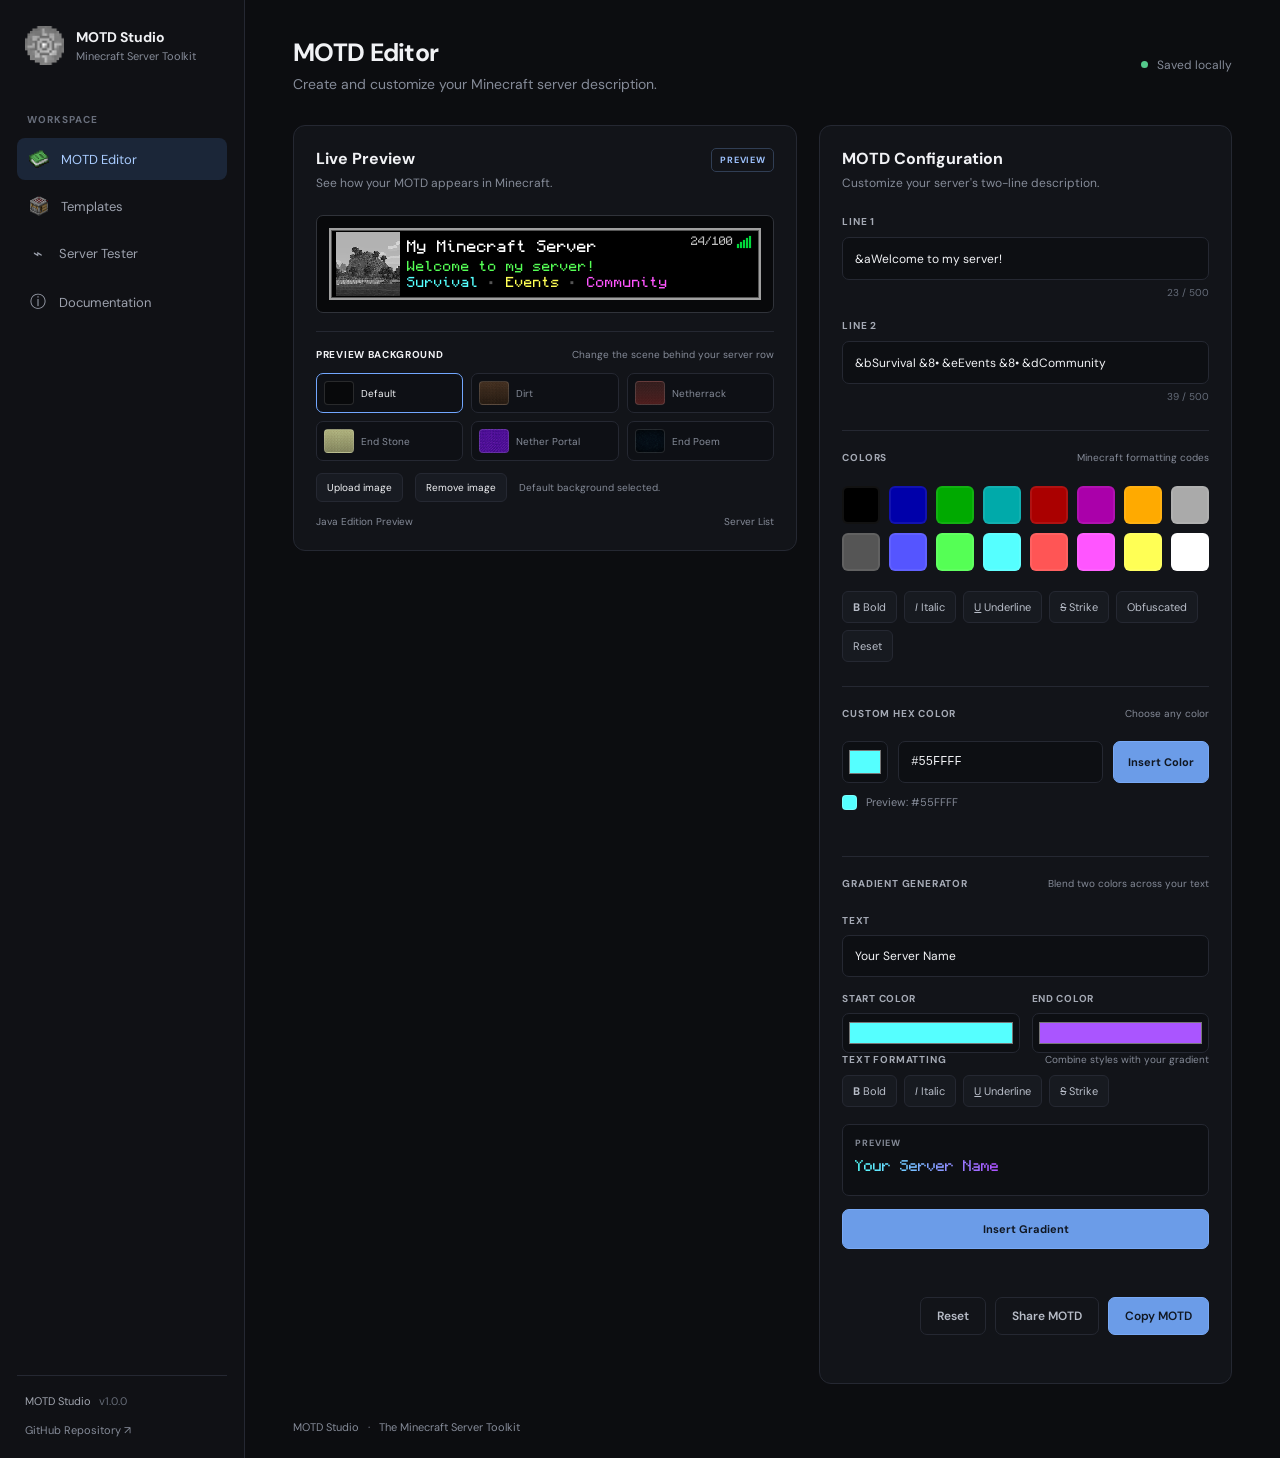
==== commit 6321ec1e: "Add text formatting options to gradient generator" ====
--- a/index.html
+++ b/index.html
@@ -263,6 +263,19 @@
                             </div>
                         </div>
 
+                        <div class="gradient-formatting">
+                            <div class="formatting-header">
+                                <label>TEXT FORMATTING</label>
+                                <span>Combine styles with your gradient</span>
+                            </div>
+                            <div class="format-buttons">
+                                <button type="button" data-gradient-format="l" aria-pressed="false"><b>B</b> Bold</button>
+                                <button type="button" data-gradient-format="o" aria-pressed="false"><i>I</i> Italic</button>
+                                <button type="button" data-gradient-format="n" aria-pressed="false"><u>U</u> Underline</button>
+                                <button type="button" data-gradient-format="m" aria-pressed="false"><s>S</s> Strike</button>
+                            </div>
+                        </div>
+
                         <div class="gradient-preview-wrap">
                             <span class="gradient-preview-label">PREVIEW</span>
                             <div id="gradient-preview" class="gradient-preview">Your Server Name</div>
